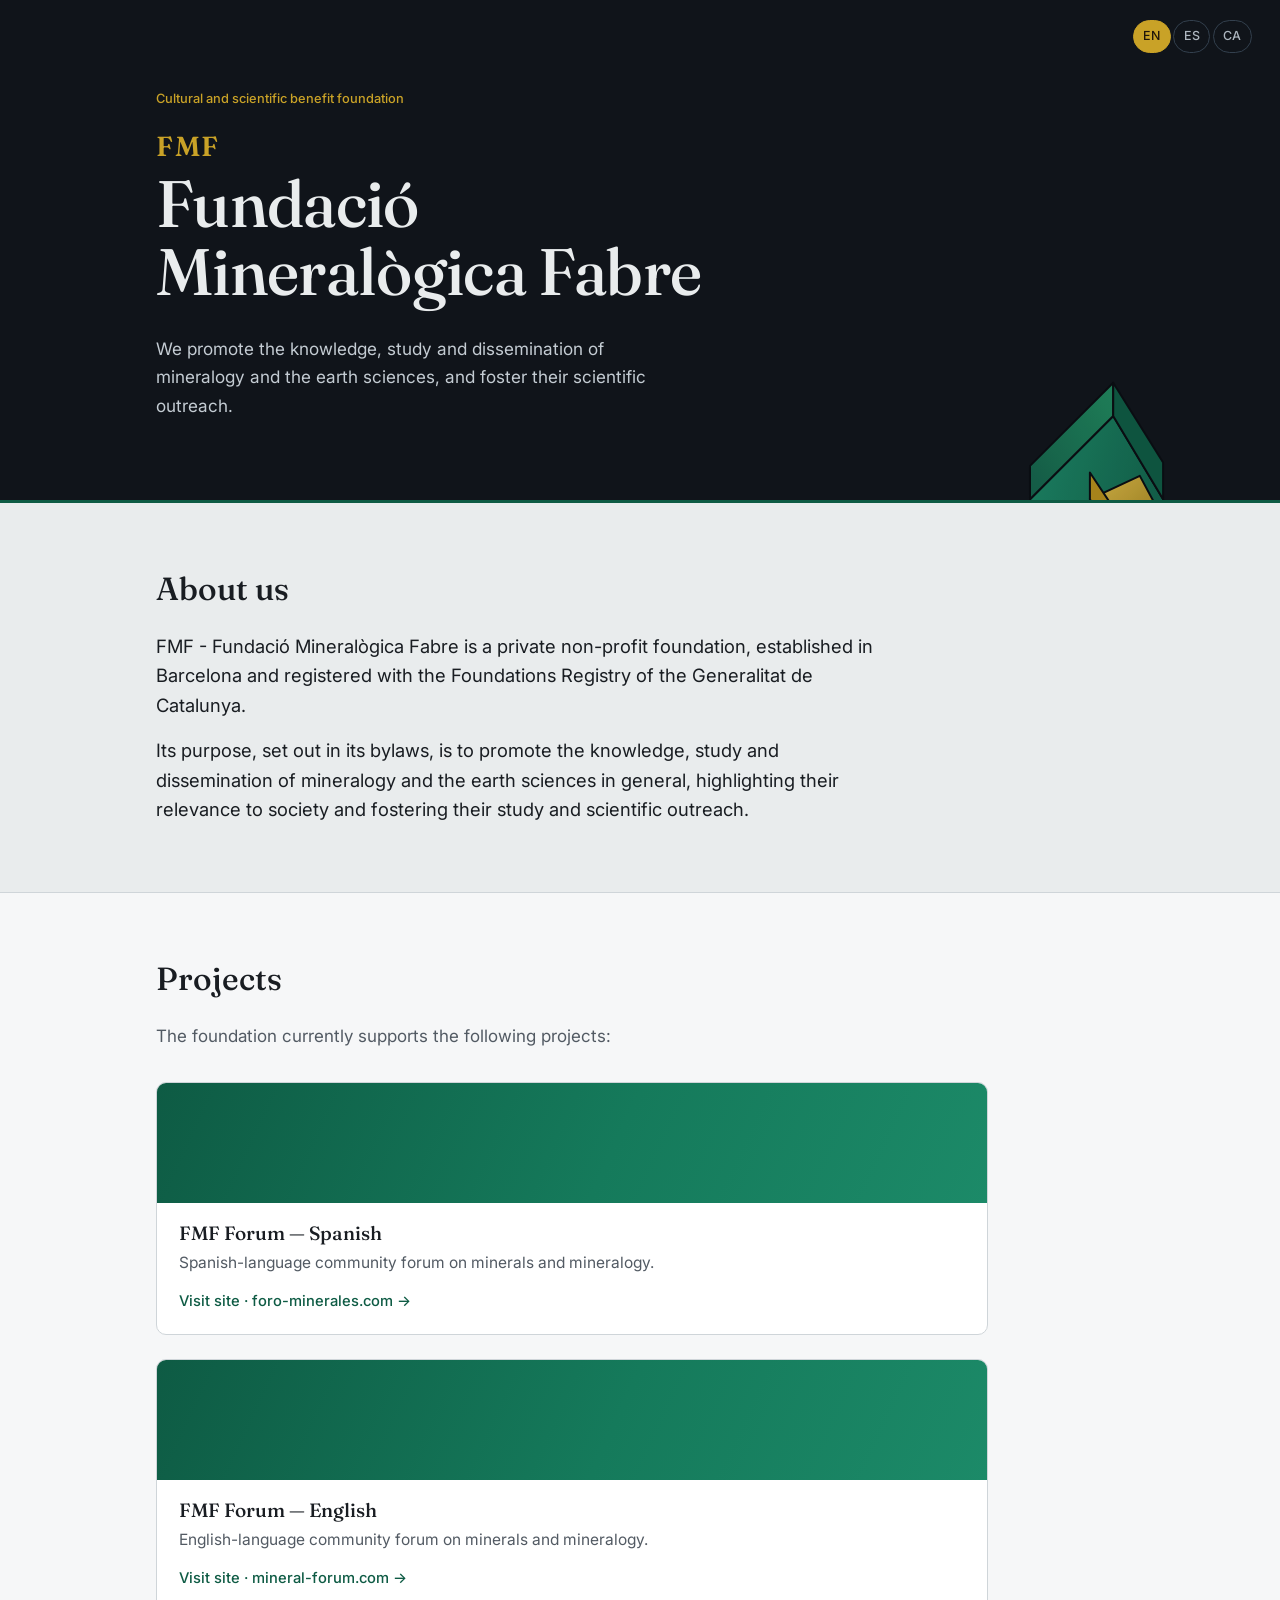
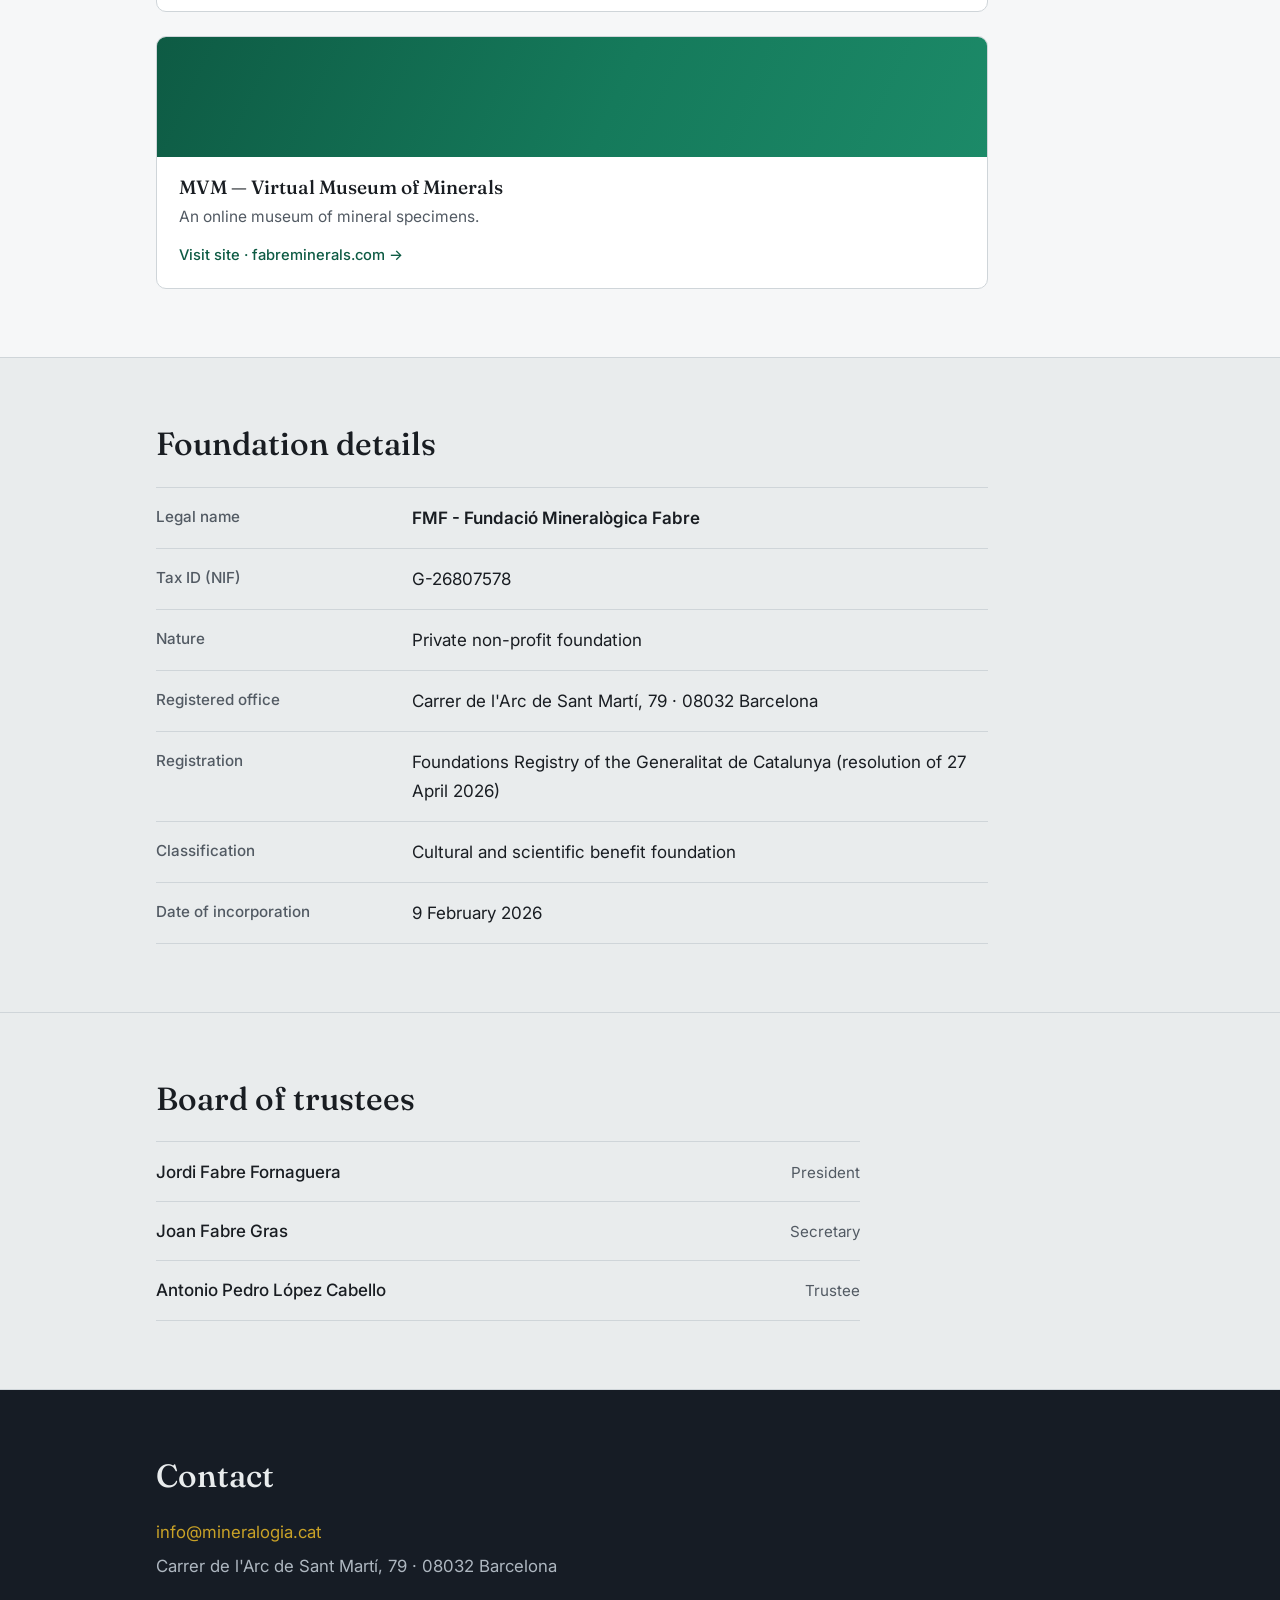
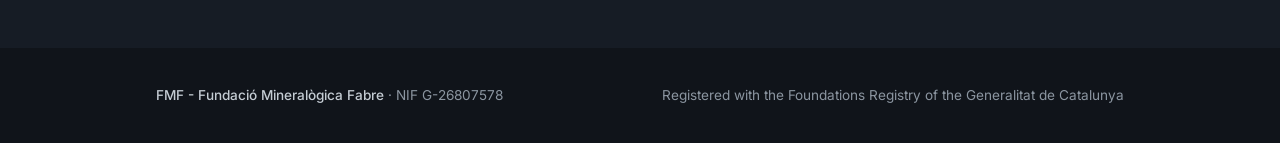
==== index.html @ 1716425d "Fem qie per defecte els textos estiguin en angles i tinguis opcio de traduir, sino el scrapper de go" ====
<!DOCTYPE html>
<html lang="en">
<head>
<meta charset="UTF-8">
<meta name="viewport" content="width=device-width, initial-scale=1.0">
<title>FMF - Fundació Mineralògica Fabre</title>
<meta name="description" content="FMF - Fundació Mineralògica Fabre (NIF G-26807578) is a private non-profit cultural and scientific foundation registered with the Foundations Registry of the Generalitat de Catalunya, dedicated to promoting the knowledge, study and dissemination of mineralogy and the earth sciences.">
<link rel="preconnect" href="https://fonts.googleapis.com">
<link rel="preconnect" href="https://fonts.gstatic.com" crossorigin>
<link href="https://fonts.googleapis.com/css2?family=Fraunces:opsz,wght@9..144,400;9..144,500;9..144,600&family=Inter:wght@400;500;600&display=swap" rel="stylesheet">
<style>
  :root{
    --basalt:#10141a; --basalt-2:#161c25;
    --stone:#e9eced; --ink:#191d22; --ink-soft:#525a63;
    --malachite:#157a5b; --malachite-deep:#0e5b44;
    --pyrite:#c9a227; --line:#cfd5d9; --paper:#f6f7f8;
  }
  *{box-sizing:border-box;margin:0;padding:0}
  html{scroll-behavior:smooth}
  body{background:var(--stone);color:var(--ink);font-family:'Inter',system-ui,sans-serif;font-size:17px;line-height:1.65;-webkit-font-smoothing:antialiased}
  a{color:var(--malachite-deep);text-decoration:none}
  a:hover{text-decoration:underline}
  :focus-visible{outline:2px solid var(--malachite);outline-offset:3px;border-radius:2px}
  .wrap{max-width:64rem;margin:0 auto;padding:0 1.75rem}

  .langbar{position:absolute;top:1.25rem;right:1.75rem;z-index:5;display:flex;gap:.15rem}
  .langbar button{background:transparent;border:1px solid #33404e;color:#aeb7c0;font:inherit;font-size:.78rem;font-weight:500;padding:.32rem .6rem;border-radius:999px;cursor:pointer;transition:color .15s,border-color .15s,background .15s}
  .langbar button:hover{color:var(--stone);border-color:#5a6675}
  .langbar button[aria-pressed="true"]{background:var(--pyrite);border-color:var(--pyrite);color:#20160a}

  header{position:relative;background:var(--basalt);color:var(--stone);overflow:hidden;border-bottom:3px solid var(--malachite-deep)}
  .hero{position:relative;z-index:2;max-width:64rem;margin:0 auto;padding:5.5rem 1.75rem 5rem}
  .kicker{font-size:.8rem;color:var(--pyrite);font-weight:500;margin-bottom:1.4rem}
  .hero h1{font-family:'Fraunces',Georgia,serif;font-weight:500;font-size:clamp(2.3rem,6vw,4.1rem);line-height:1.04;letter-spacing:-0.01em;max-width:15ch}
  .hero h1 .fmf{display:block;color:var(--pyrite);font-size:.42em;letter-spacing:.06em;font-weight:600;margin-bottom:.6rem}
  .hero p.lede{margin-top:1.8rem;max-width:46ch;font-size:1.075rem;color:#c4ccd3}
  .crystals{position:absolute;top:0;right:0;bottom:0;width:52%;z-index:1;opacity:.9;pointer-events:none}
  @media(max-width:820px){.crystals{opacity:.2;width:82%}.hero{padding:4.5rem 1.75rem 3.5rem}}

  section{padding:4.25rem 0}
  section + section{border-top:1px solid var(--line)}
  h2{font-family:'Fraunces',Georgia,serif;font-weight:500;font-size:clamp(1.5rem,3vw,2rem);line-height:1.15;margin-bottom:1.5rem}
  .mission p{max-width:60ch;font-size:1.15rem;line-height:1.6}
  .mission p + p{margin-top:1rem}
  .lead-intro{max-width:60ch;color:var(--ink-soft);margin-bottom:2rem}

  .projects{background:var(--paper)}
  .proj-grid{display:grid;gap:1.5rem;max-width:52rem}
  a.project{display:block;background:#fff;border:1px solid var(--line);border-radius:10px;overflow:hidden;color:inherit;text-decoration:none;transition:box-shadow .18s,transform .18s,border-color .18s}
  a.project:hover{text-decoration:none;box-shadow:0 8px 30px rgba(16,20,26,.1);border-color:#b7c0c7;transform:translateY(-2px)}
  .banner{display:flex;align-items:center;justify-content:center;min-height:120px;background:linear-gradient(115deg,#0e5b44,#157a5b 55%,#1c8a68)}
  .banner img{display:block;width:100%;height:auto}
  .p-body{padding:1.15rem 1.35rem 1.3rem}
  .p-body h3{font-family:'Fraunces',Georgia,serif;font-weight:500;font-size:1.2rem;line-height:1.2}
  .p-body p{color:var(--ink-soft);font-size:.97rem;margin:.35rem 0 .6rem}
  .p-visit{color:var(--malachite-deep);font-weight:500;font-size:.92rem}

  .identity{background:var(--stone)}
  dl.data{display:grid;grid-template-columns:minmax(11rem,16rem) 1fr;max-width:52rem;border-top:1px solid var(--line)}
  dl.data > div{display:contents}
  dl.data dt{grid-column:1;padding:1rem 1.5rem 1rem 0;color:var(--ink-soft);font-weight:500;font-size:.95rem;border-bottom:1px solid var(--line)}
  dl.data dd{grid-column:2;padding:1rem 0;border-bottom:1px solid var(--line)}
  dl.data dd strong{font-weight:600}
  @media(max-width:640px){
    dl.data{grid-template-columns:1fr;border-top:none}
    dl.data dt{padding:1.1rem 0 .2rem;border-bottom:none}
    dl.data dd{padding:0 0 1.1rem}
  }

  .board-list{list-style:none;max-width:44rem;border-top:1px solid var(--line)}
  .board-list li{display:flex;justify-content:space-between;align-items:baseline;gap:1rem;padding:.95rem 0;border-bottom:1px solid var(--line)}
  .board-list .name{font-weight:500}
  .board-list .role{color:var(--ink-soft);font-size:.95rem;text-align:right}

  .contact{background:var(--basalt-2);color:var(--stone)}
  .contact h2{color:var(--stone)}
  .contact a{color:var(--pyrite)}
  .contact .rows{display:grid;gap:.4rem;max-width:44rem;font-size:1.05rem}
  .contact .rows span{color:#aeb7c0}

  footer{background:var(--basalt);color:#8b95a0;font-size:.85rem;padding:2.25rem 0}
  footer .wrap{display:flex;flex-wrap:wrap;gap:.4rem 1.5rem;justify-content:space-between}
  footer strong{color:#c4ccd3;font-weight:500}

  .reveal{opacity:0;transform:translateY(12px);animation:rise .7s cubic-bezier(.2,.6,.2,1) forwards}
  @keyframes rise{to{opacity:1;transform:none}}
  @media(prefers-reduced-motion:reduce){.reveal{animation:none;opacity:1;transform:none}html{scroll-behavior:auto}}
</style>
</head>
<body>

<header>
  <div class="langbar" role="group" aria-label="Language">
    <button type="button" data-lang="en" onclick="setLang('en')" aria-pressed="true">EN</button>
    <button type="button" data-lang="es" onclick="setLang('es')" aria-pressed="false">ES</button>
    <button type="button" data-lang="ca" onclick="setLang('ca')" aria-pressed="false">CA</button>
  </div>

  <svg class="crystals" viewBox="0 0 400 520" preserveAspectRatio="xMaxYMid slice" aria-hidden="true">
    <defs>
      <linearGradient id="g-mal" x1="0" y1="0" x2="1" y2="1"><stop offset="0" stop-color="#1c8a68"/><stop offset="1" stop-color="#0c4a38"/></linearGradient>
      <linearGradient id="g-mal2" x1="0" y1="1" x2="1" y2="0"><stop offset="0" stop-color="#14614a"/><stop offset="1" stop-color="#218a5f"/></linearGradient>
      <linearGradient id="g-pyr" x1="0" y1="0" x2="1" y2="1"><stop offset="0" stop-color="#e0bd4a"/><stop offset="1" stop-color="#9c7d18"/></linearGradient>
    </defs>
    <g stroke="#0a0d12" stroke-width="1.2" stroke-linejoin="round">
      <polygon points="250,520 250,300 300,250 330,300 330,520" fill="url(#g-mal)"/>
      <polygon points="250,300 300,250 300,230 250,280" fill="url(#g-mal2)"/>
      <polygon points="300,250 330,300 330,278 300,230" fill="#0e5b44"/>
      <polygon points="180,520 180,360 214,330 248,362 248,520" fill="url(#g-mal2)"/>
      <polygon points="180,360 214,330 214,312 180,342" fill="#1c8a68"/>
      <polygon points="214,330 248,362 248,344 214,312" fill="#0c4a38"/>
      <polygon points="322,520 322,388 356,360 388,392 388,520" fill="#0e5b44"/>
      <polygon points="322,388 356,360 356,346 322,374" fill="#157a5b"/>
      <polygon points="286,300 316,286 330,312 302,326" fill="url(#g-pyr)"/>
      <polygon points="286,300 302,326 302,308 286,284" fill="#b8901c"/>
      <polygon points="150,430 176,418 188,442 162,454" fill="url(#g-pyr)" opacity=".92"/>
    </g>
  </svg>

  <div class="hero">
    <p class="kicker reveal" data-i18n="kicker">Cultural and scientific benefit foundation</p>
    <h1 class="reveal" style="animation-delay:.05s">
      <span class="fmf">FMF</span>
      Fundació Mineralògica Fabre
    </h1>
    <p class="lede reveal" style="animation-delay:.12s" data-i18n="lede">We promote the knowledge, study and dissemination of mineralogy and the earth sciences, and foster their scientific outreach.</p>
  </div>
</header>

<main>
  <section class="mission">
    <div class="wrap">
      <h2 data-i18n="about_h">About us</h2>
      <p data-i18n="about_p1">FMF - Fundació Mineralògica Fabre is a private non-profit foundation, established in Barcelona and registered with the Foundations Registry of the Generalitat de Catalunya.</p>
      <p data-i18n="about_p2">Its purpose, set out in its bylaws, is to promote the knowledge, study and dissemination of mineralogy and the earth sciences in general, highlighting their relevance to society and fostering their study and scientific outreach.</p>
    </div>
  </section>

  <section class="projects">
    <div class="wrap">
      <h2 data-i18n="projects_h">Projects</h2>
      <p class="lead-intro" data-i18n="projects_intro">The foundation currently supports the following projects:</p>
      <div class="proj-grid">

        <a class="project" href="https://www.foro-minerales.com" target="_blank" rel="noopener">
          <div class="banner"><img src="assets/banner-foro-minerales.jpg" alt="Foro FMF" loading="lazy" onerror="this.style.display='none'"></div>
          <div class="p-body">
            <h3 data-i18n="proj_foro_name">FMF Forum — Spanish</h3>
            <p data-i18n="proj_foro_desc">Spanish-language community forum on minerals and mineralogy.</p>
            <span class="p-visit"><span data-i18n="visit">Visit site</span> · foro-minerales.com →</span>
          </div>
        </a>

        <a class="project" href="https://www.mineral-forum.com" target="_blank" rel="noopener">
          <div class="banner"><img src="assets/banner-mineral-forum.jpg" alt="FMF Forum" loading="lazy" onerror="this.style.display='none'"></div>
          <div class="p-body">
            <h3 data-i18n="proj_eforo_name">FMF Forum — English</h3>
            <p data-i18n="proj_eforo_desc">English-language community forum on minerals and mineralogy.</p>
            <span class="p-visit"><span data-i18n="visit">Visit site</span> · mineral-forum.com →</span>
          </div>
        </a>

        <a class="project" id="mvm-link" href="https://www.fabreminerals.com/MVM-Minerals_Virtual_Museum.php" target="_blank" rel="noopener">
          <div class="banner"><img id="mvm-banner" src="assets/banner-fabreminerals_en.jpg" alt="MVM — Museu Virtual de Minerals" loading="lazy" onerror="this.style.display='none'"></div>
          <div class="p-body">
            <h3 data-i18n="proj_mvm_name">MVM — Virtual Museum of Minerals</h3>
            <p data-i18n="proj_mvm_desc">An online museum of mineral specimens.</p>
            <span class="p-visit"><span data-i18n="visit">Visit site</span> · fabreminerals.com →</span>
          </div>
        </a>

      </div>
    </div>
  </section>

  <section class="identity">
    <div class="wrap">
      <h2 data-i18n="details_h">Foundation details</h2>
      <dl class="data">
        <div><dt data-i18n="l_name">Legal name</dt><dd><strong>FMF - Fundació Mineralògica Fabre</strong></dd></div>
        <div><dt data-i18n="l_nif">Tax ID (NIF)</dt><dd>G-26807578</dd></div>
        <div><dt data-i18n="l_nature">Nature</dt><dd data-i18n="v_nature">Private non-profit foundation</dd></div>
        <div><dt data-i18n="l_office">Registered office</dt><dd>Carrer de l'Arc de Sant Martí, 79 · 08032 Barcelona</dd></div>
        <div><dt data-i18n="l_reg">Registration</dt><dd data-i18n="v_reg">Foundations Registry of the Generalitat de Catalunya (resolution of 27 April 2026)</dd></div>
        <div><dt data-i18n="l_class">Classification</dt><dd data-i18n="v_class">Cultural and scientific benefit foundation</dd></div>
        <div><dt data-i18n="l_inc">Date of incorporation</dt><dd data-i18n="v_inc">9 February 2026</dd></div>
      </dl>
    </div>
  </section>

  <section>
    <div class="wrap">
      <h2 data-i18n="board_h">Board of trustees</h2>
      <ul class="board-list">
        <li><span class="name">Jordi Fabre Fornaguera</span><span class="role" data-i18n="role_pres">President</span></li>
        <li><span class="name">Joan Fabre Gras</span><span class="role" data-i18n="role_sec">Secretary</span></li>
        <li><span class="name">Antonio Pedro López Cabello</span><span class="role" data-i18n="role_voc">Trustee</span></li>
      </ul>
    </div>
  </section>

  <section class="contact" id="contacte">
    <div class="wrap">
      <h2 data-i18n="contact_h">Contact</h2>
      <div class="rows">
        <div><a href="mailto:info@mineralogia.cat">info@mineralogia.cat</a></div>
        <div><span>Carrer de l'Arc de Sant Martí, 79 · 08032 Barcelona</span></div>
      </div>
    </div>
  </section>
</main>

<footer>
  <div class="wrap">
    <span><strong>FMF - Fundació Mineralògica Fabre</strong> · NIF G-26807578</span>
    <span data-i18n="footer_reg">Registered with the Foundations Registry of the Generalitat de Catalunya</span>
  </div>
</footer>

<script>
const i18n = {
  en:{
    kicker:"Cultural and scientific benefit foundation",
    lede:"We promote the knowledge, study and dissemination of mineralogy and the earth sciences, and foster their scientific outreach.",
    about_h:"About us",
    about_p1:"FMF - Fundació Mineralògica Fabre is a private non-profit foundation, established in Barcelona and registered with the Foundations Registry of the Generalitat de Catalunya.",
    about_p2:"Its purpose, set out in its bylaws, is to promote the knowledge, study and dissemination of mineralogy and the earth sciences in general, highlighting their relevance to society and fostering their study and scientific outreach.",
    projects_h:"Projects",
    projects_intro:"The foundation currently supports the following projects:",
    proj_foro_name:"FMF Forum — Spanish",
    proj_foro_desc:"Spanish-language community forum on minerals and mineralogy.",
    proj_eforo_name:"FMF Forum — English",
    proj_eforo_desc:"English-language community forum on minerals and mineralogy.",
    proj_mvm_name:"MVM — Virtual Museum of Minerals",
    proj_mvm_desc:"An online museum of mineral specimens.",
    visit:"Visit site",
    details_h:"Foundation details",
    l_name:"Legal name", l_nif:"Tax ID (NIF)", l_nature:"Nature", l_office:"Registered office",
    l_reg:"Registration", l_class:"Classification", l_inc:"Date of incorporation",
    v_nature:"Private non-profit foundation",
    v_reg:"Foundations Registry of the Generalitat de Catalunya (resolution of 27 April 2026)",
    v_class:"Cultural and scientific benefit foundation",
    v_inc:"9 February 2026",
    board_h:"Board of trustees",
    role_pres:"President", role_sec:"Secretary", role_voc:"Trustee",
    contact_h:"Contact",
    footer_reg:"Registered with the Foundations Registry of the Generalitat de Catalunya"
  },
  es:{
    kicker:"Fundación benéfica de tipo cultural y con fines científicos",
    lede:"Promovemos el conocimiento, el estudio y la difusión de la mineralogía y las ciencias de la tierra, y fomentamos su divulgación científica.",
    about_h:"Quiénes somos",
    about_p1:"FMF - Fundació Mineralògica Fabre es una fundación privada sin ánimo de lucro, constituida en Barcelona e inscrita en el Registro de fundaciones de la Generalitat de Catalunya.",
    about_p2:"Su objeto, recogido en los estatutos, es promover el conocimiento, el estudio y la difusión de la mineralogía y las ciencias de la tierra en general, valorando su relevancia para la sociedad y fomentando su estudio y divulgación científica.",
    projects_h:"Proyectos",
    projects_intro:"La fundación promueve actualmente los siguientes proyectos:",
    proj_foro_name:"Foro FMF — Español",
    proj_foro_desc:"Foro comunitario en español sobre minerales y mineralogía.",
    proj_eforo_name:"Foro FMF — Inglés",
    proj_eforo_desc:"Foro comunitario en inglés sobre minerales y mineralogía.",
    proj_mvm_name:"MVM — Museo Virtual de Minerales",
    proj_mvm_desc:"Museo en línea de ejemplares de minerales.",
    visit:"Visitar sitio",
    details_h:"Datos de la fundación",
    l_name:"Denominación", l_nif:"NIF", l_nature:"Naturaleza", l_office:"Domicilio",
    l_reg:"Inscripción", l_class:"Clasificación", l_inc:"Fecha de constitución",
    v_nature:"Fundación privada sin ánimo de lucro",
    v_reg:"Registro de fundaciones de la Generalitat de Catalunya (resolución de 27 de abril de 2026)",
    v_class:"Fundación benéfica de tipo cultural y con fines científicos",
    v_inc:"9 de febrero de 2026",
    board_h:"Patronato",
    role_pres:"Presidente", role_sec:"Secretario", role_voc:"Vocal",
    contact_h:"Contacto",
    footer_reg:"Inscrita en el Registro de fundaciones de la Generalitat de Catalunya"
  },
  ca:{
    kicker:"Fundació benèfica de tipus cultural i amb fins científics",
    lede:"Promovem el coneixement, l'estudi i la difusió de la mineralogia i de les ciències de la terra, i en fomentem la divulgació científica.",
    about_h:"Qui som",
    about_p1:"La FMF - Fundació Mineralògica Fabre és una fundació privada sense ànim de lucre, constituïda a Barcelona i inscrita al Registre de fundacions de la Generalitat de Catalunya.",
    about_p2:"El seu objecte, recollit als estatuts, és promoure el coneixement, l'estudi i la difusió de la mineralogia i de les ciències de la terra en general, valorant-ne la rellevància per a la societat i fomentant-ne l'estudi i la divulgació científica.",
    projects_h:"Projectes",
    projects_intro:"La fundació promou actualment els projectes següents:",
    proj_foro_name:"Fòrum FMF — Espanyol",
    proj_foro_desc:"Fòrum comunitari en espanyol sobre minerals i mineralogia.",
    proj_eforo_name:"Fòrum FMF — Anglès",
    proj_eforo_desc:"Fòrum comunitari en anglès sobre minerals i mineralogia.",
    proj_mvm_name:"MVM — Museu Virtual de Minerals",
    proj_mvm_desc:"Museu en línia d'exemplars de minerals.",
    visit:"Visita el web",
    details_h:"Dades de la fundació",
    l_name:"Denominació", l_nif:"NIF", l_nature:"Naturalesa", l_office:"Domicili",
    l_reg:"Inscripció", l_class:"Classificació", l_inc:"Data de constitució",
    v_nature:"Fundació privada sense ànim de lucre",
    v_reg:"Registre de fundacions de la Generalitat de Catalunya (resolució de 27 d'abril de 2026)",
    v_class:"Fundació benèfica de tipus cultural i amb fins científics",
    v_inc:"9 de febrer de 2026",
    board_h:"Patronat",
    role_pres:"President", role_sec:"Secretari", role_voc:"Vocal",
    contact_h:"Contacte",
    footer_reg:"Inscrita al Registre de fundacions de la Generalitat de Catalunya"
  }
};

function setLang(lang){
  const d = i18n[lang] || i18n.en;
  document.documentElement.lang = lang;
  document.querySelectorAll('[data-i18n]').forEach(el=>{
    const k = el.getAttribute('data-i18n');
    if(k in d) el.textContent = d[k];
  });
  const mvm = document.getElementById('mvm-banner');
  if(mvm){
    const suffix = (lang === 'es' || lang === 'ca') ? 'es' : 'en';
    mvm.src = 'assets/banner-fabreminerals_' + suffix + '.jpg';
    mvm.style.display = '';
  }
  const mvmLink = document.getElementById('mvm-link');
  if(mvmLink){
    const links = {
      en:'https://www.fabreminerals.com/MVM-Minerals_Virtual_Museum.php',
      es:'https://www.fabreminerals.com/',
      ca:'https://www.fabreminerals.com/'
    };
    mvmLink.href = links[lang] || links.en;
  }
  document.querySelectorAll('.langbar button').forEach(b=>{
    b.setAttribute('aria-pressed', b.dataset.lang === lang ? 'true' : 'false');
  });
}

(function(){
  const supported = ['en','es','ca'];
  let l = (navigator.language || 'en').slice(0,2).toLowerCase();
  if(supported.includes(l) && l !== 'en') setLang(l);
})();
</script>
</body>
</html>
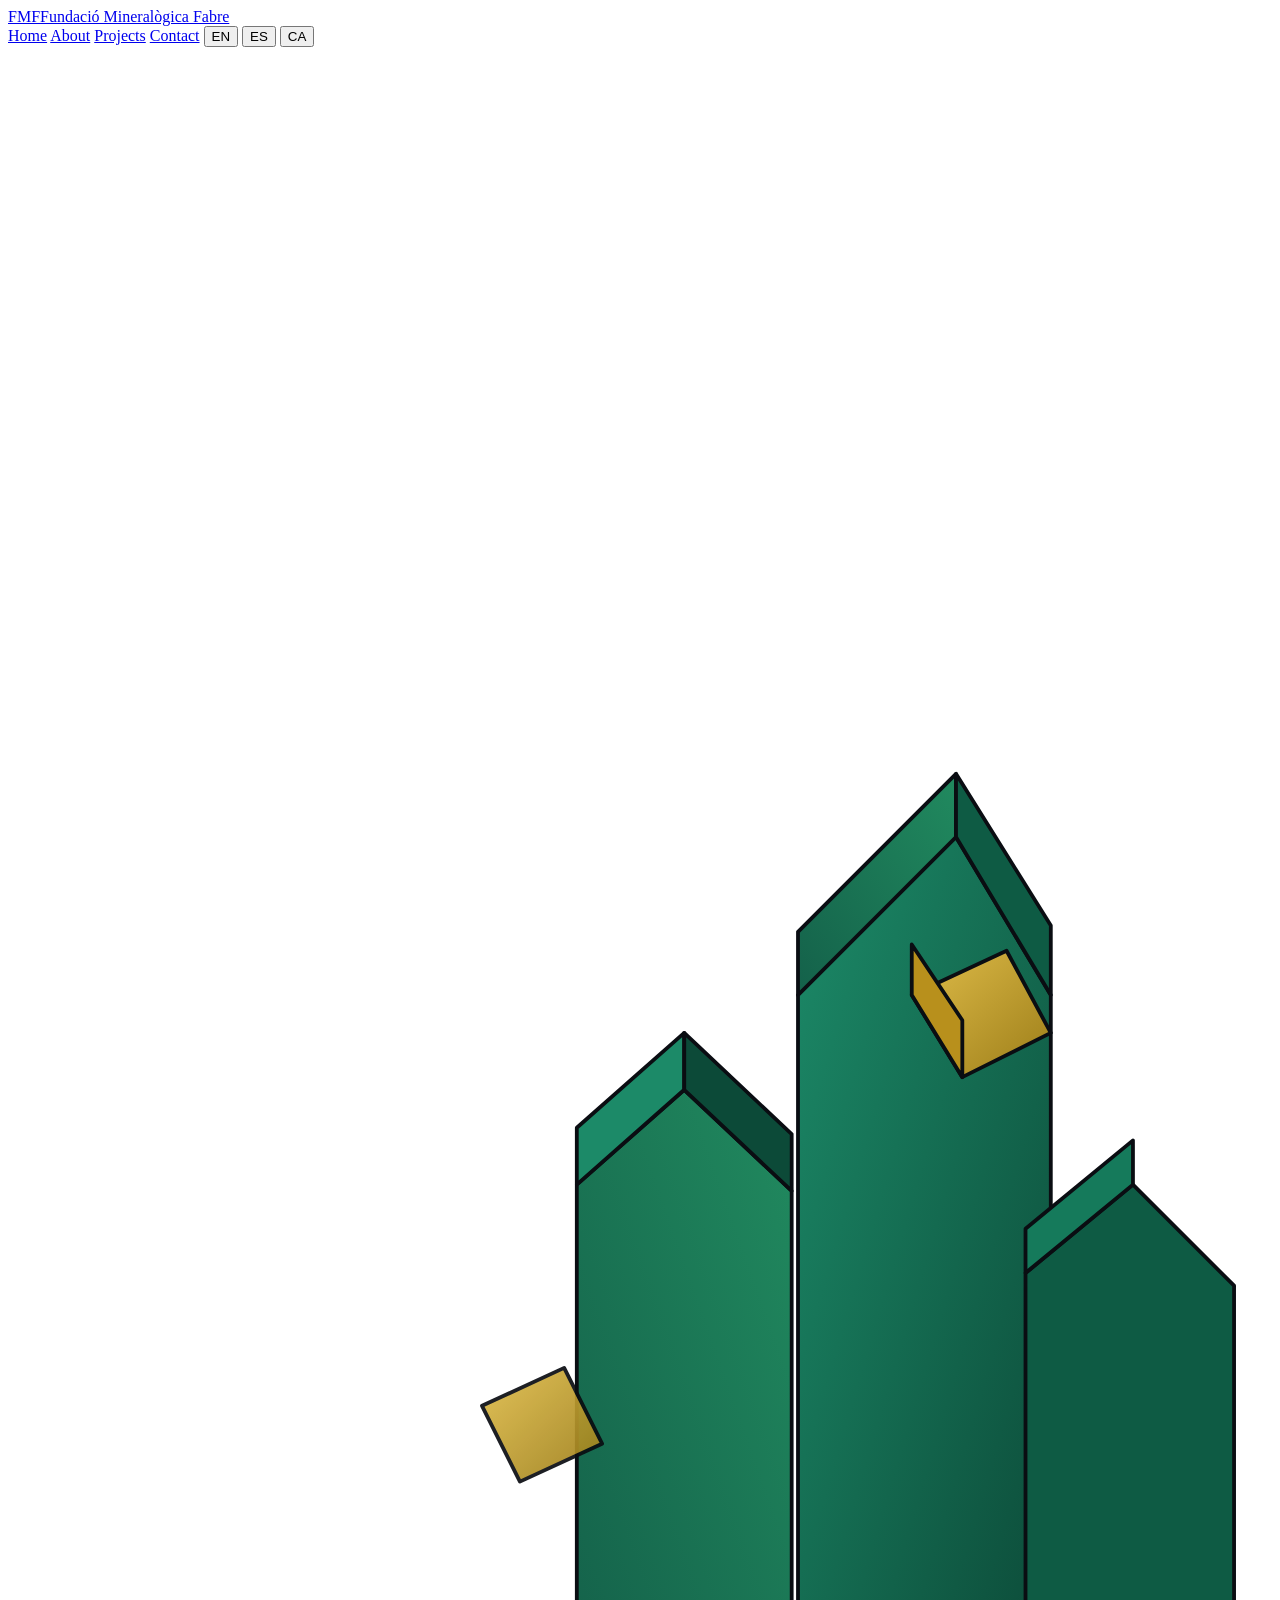
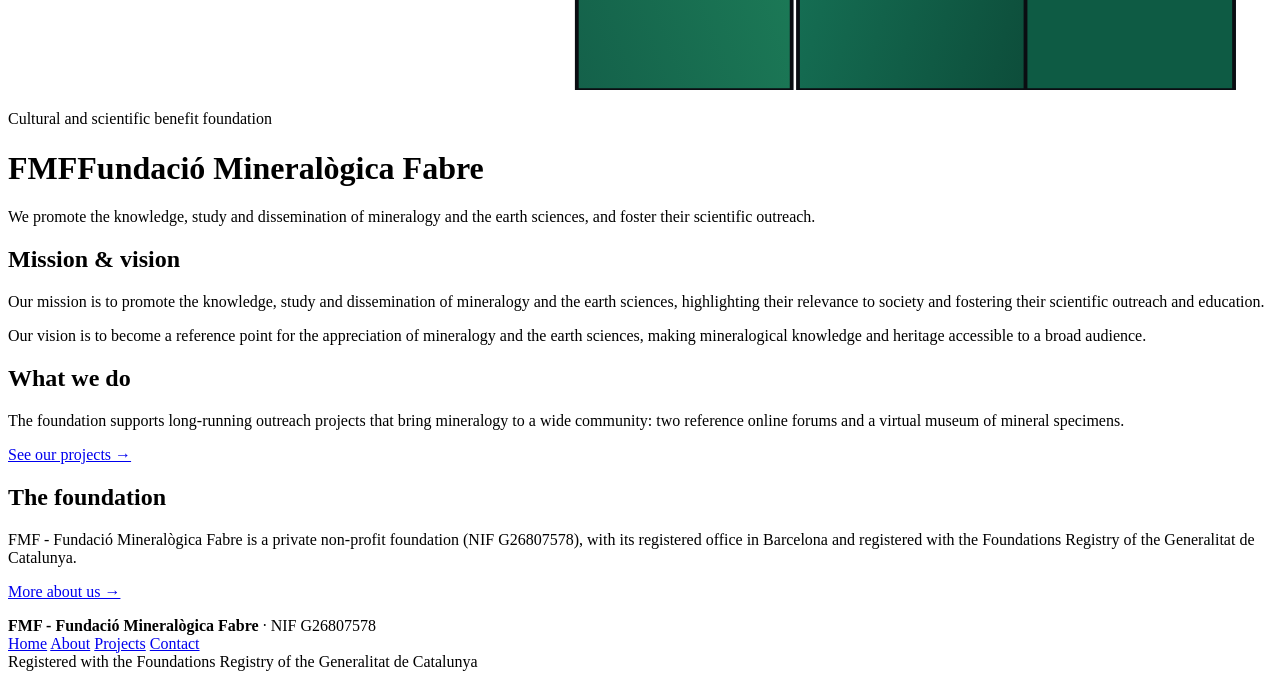
==== commit 988bf61d: "Correccio pagina fundacio a multipagina" ====
--- a/index.html
+++ b/index.html
@@ -4,98 +4,32 @@
 <meta charset="UTF-8">
 <meta name="viewport" content="width=device-width, initial-scale=1.0">
 <title>FMF - Fundació Mineralògica Fabre</title>
-<meta name="description" content="FMF - Fundació Mineralògica Fabre (NIF G-26807578) is a private non-profit cultural and scientific foundation registered with the Foundations Registry of the Generalitat de Catalunya, dedicated to promoting the knowledge, study and dissemination of mineralogy and the earth sciences.">
+<meta name="description" content="FMF - Fundació Mineralògica Fabre (NIF G26807578) is a private non-profit cultural and scientific foundation registered with the Foundations Registry of the Generalitat de Catalunya, dedicated to promoting the knowledge, study and dissemination of mineralogy and the earth sciences.">
 <link rel="preconnect" href="https://fonts.googleapis.com">
 <link rel="preconnect" href="https://fonts.gstatic.com" crossorigin>
 <link href="https://fonts.googleapis.com/css2?family=Fraunces:opsz,wght@9..144,400;9..144,500;9..144,600&family=Inter:wght@400;500;600&display=swap" rel="stylesheet">
-<style>
-  :root{
-    --basalt:#10141a; --basalt-2:#161c25;
-    --stone:#e9eced; --ink:#191d22; --ink-soft:#525a63;
-    --malachite:#157a5b; --malachite-deep:#0e5b44;
-    --pyrite:#c9a227; --line:#cfd5d9; --paper:#f6f7f8;
-  }
-  *{box-sizing:border-box;margin:0;padding:0}
-  html{scroll-behavior:smooth}
-  body{background:var(--stone);color:var(--ink);font-family:'Inter',system-ui,sans-serif;font-size:17px;line-height:1.65;-webkit-font-smoothing:antialiased}
-  a{color:var(--malachite-deep);text-decoration:none}
-  a:hover{text-decoration:underline}
-  :focus-visible{outline:2px solid var(--malachite);outline-offset:3px;border-radius:2px}
-  .wrap{max-width:64rem;margin:0 auto;padding:0 1.75rem}
-
-  .langbar{position:absolute;top:1.25rem;right:1.75rem;z-index:5;display:flex;gap:.15rem}
-  .langbar button{background:transparent;border:1px solid #33404e;color:#aeb7c0;font:inherit;font-size:.78rem;font-weight:500;padding:.32rem .6rem;border-radius:999px;cursor:pointer;transition:color .15s,border-color .15s,background .15s}
-  .langbar button:hover{color:var(--stone);border-color:#5a6675}
-  .langbar button[aria-pressed="true"]{background:var(--pyrite);border-color:var(--pyrite);color:#20160a}
-
-  header{position:relative;background:var(--basalt);color:var(--stone);overflow:hidden;border-bottom:3px solid var(--malachite-deep)}
-  .hero{position:relative;z-index:2;max-width:64rem;margin:0 auto;padding:5.5rem 1.75rem 5rem}
-  .kicker{font-size:.8rem;color:var(--pyrite);font-weight:500;margin-bottom:1.4rem}
-  .hero h1{font-family:'Fraunces',Georgia,serif;font-weight:500;font-size:clamp(2.3rem,6vw,4.1rem);line-height:1.04;letter-spacing:-0.01em;max-width:15ch}
-  .hero h1 .fmf{display:block;color:var(--pyrite);font-size:.42em;letter-spacing:.06em;font-weight:600;margin-bottom:.6rem}
-  .hero p.lede{margin-top:1.8rem;max-width:46ch;font-size:1.075rem;color:#c4ccd3}
-  .crystals{position:absolute;top:0;right:0;bottom:0;width:52%;z-index:1;opacity:.9;pointer-events:none}
-  @media(max-width:820px){.crystals{opacity:.2;width:82%}.hero{padding:4.5rem 1.75rem 3.5rem}}
-
-  section{padding:4.25rem 0}
-  section + section{border-top:1px solid var(--line)}
-  h2{font-family:'Fraunces',Georgia,serif;font-weight:500;font-size:clamp(1.5rem,3vw,2rem);line-height:1.15;margin-bottom:1.5rem}
-  .mission p{max-width:60ch;font-size:1.15rem;line-height:1.6}
-  .mission p + p{margin-top:1rem}
-  .lead-intro{max-width:60ch;color:var(--ink-soft);margin-bottom:2rem}
-
-  .projects{background:var(--paper)}
-  .proj-grid{display:grid;gap:1.5rem;max-width:52rem}
-  a.project{display:block;background:#fff;border:1px solid var(--line);border-radius:10px;overflow:hidden;color:inherit;text-decoration:none;transition:box-shadow .18s,transform .18s,border-color .18s}
-  a.project:hover{text-decoration:none;box-shadow:0 8px 30px rgba(16,20,26,.1);border-color:#b7c0c7;transform:translateY(-2px)}
-  .banner{display:flex;align-items:center;justify-content:center;min-height:120px;background:linear-gradient(115deg,#0e5b44,#157a5b 55%,#1c8a68)}
-  .banner img{display:block;width:100%;height:auto}
-  .p-body{padding:1.15rem 1.35rem 1.3rem}
-  .p-body h3{font-family:'Fraunces',Georgia,serif;font-weight:500;font-size:1.2rem;line-height:1.2}
-  .p-body p{color:var(--ink-soft);font-size:.97rem;margin:.35rem 0 .6rem}
-  .p-visit{color:var(--malachite-deep);font-weight:500;font-size:.92rem}
-
-  .identity{background:var(--stone)}
-  dl.data{display:grid;grid-template-columns:minmax(11rem,16rem) 1fr;max-width:52rem;border-top:1px solid var(--line)}
-  dl.data > div{display:contents}
-  dl.data dt{grid-column:1;padding:1rem 1.5rem 1rem 0;color:var(--ink-soft);font-weight:500;font-size:.95rem;border-bottom:1px solid var(--line)}
-  dl.data dd{grid-column:2;padding:1rem 0;border-bottom:1px solid var(--line)}
-  dl.data dd strong{font-weight:600}
-  @media(max-width:640px){
-    dl.data{grid-template-columns:1fr;border-top:none}
-    dl.data dt{padding:1.1rem 0 .2rem;border-bottom:none}
-    dl.data dd{padding:0 0 1.1rem}
-  }
-
-  .board-list{list-style:none;max-width:44rem;border-top:1px solid var(--line)}
-  .board-list li{display:flex;justify-content:space-between;align-items:baseline;gap:1rem;padding:.95rem 0;border-bottom:1px solid var(--line)}
-  .board-list .name{font-weight:500}
-  .board-list .role{color:var(--ink-soft);font-size:.95rem;text-align:right}
-
-  .contact{background:var(--basalt-2);color:var(--stone)}
-  .contact h2{color:var(--stone)}
-  .contact a{color:var(--pyrite)}
-  .contact .rows{display:grid;gap:.4rem;max-width:44rem;font-size:1.05rem}
-  .contact .rows span{color:#aeb7c0}
-
-  footer{background:var(--basalt);color:#8b95a0;font-size:.85rem;padding:2.25rem 0}
-  footer .wrap{display:flex;flex-wrap:wrap;gap:.4rem 1.5rem;justify-content:space-between}
-  footer strong{color:#c4ccd3;font-weight:500}
-
-  .reveal{opacity:0;transform:translateY(12px);animation:rise .7s cubic-bezier(.2,.6,.2,1) forwards}
-  @keyframes rise{to{opacity:1;transform:none}}
-  @media(prefers-reduced-motion:reduce){.reveal{animation:none;opacity:1;transform:none}html{scroll-behavior:auto}}
-</style>
+<link rel="stylesheet" href="styles.css">
 </head>
 <body>
 
-<header>
-  <div class="langbar" role="group" aria-label="Language">
-    <button type="button" data-lang="en" onclick="setLang('en')" aria-pressed="true">EN</button>
-    <button type="button" data-lang="es" onclick="setLang('es')" aria-pressed="false">ES</button>
-    <button type="button" data-lang="ca" onclick="setLang('ca')" aria-pressed="false">CA</button>
+<div class="topbar">
+  <div class="wrap">
+    <a class="brand" href="index.html"><span class="mark">FMF</span><span>Fundació Mineralògica Fabre</span></a>
+    <nav class="main">
+      <a href="index.html" aria-current="page" data-i18n="nav_home">Home</a>
+      <a href="about.html" data-i18n="nav_about">About</a>
+      <a href="projects.html" data-i18n="nav_projects">Projects</a>
+      <a href="contact.html" data-i18n="nav_contact">Contact</a>
+      <span class="langbar" role="group" aria-label="Language">
+        <button type="button" data-lang="en" onclick="setLang('en')" aria-pressed="true">EN</button>
+        <button type="button" data-lang="es" onclick="setLang('es')" aria-pressed="false">ES</button>
+        <button type="button" data-lang="ca" onclick="setLang('ca')" aria-pressed="false">CA</button>
+      </span>
+    </nav>
   </div>
+</div>
 
+<header class="hero">
   <svg class="crystals" viewBox="0 0 400 520" preserveAspectRatio="xMaxYMid slice" aria-hidden="true">
     <defs>
       <linearGradient id="g-mal" x1="0" y1="0" x2="1" y2="1"><stop offset="0" stop-color="#1c8a68"/><stop offset="1" stop-color="#0c4a38"/></linearGradient>
@@ -116,224 +50,54 @@
       <polygon points="150,430 176,418 188,442 162,454" fill="url(#g-pyr)" opacity=".92"/>
     </g>
   </svg>
-
-  <div class="hero">
+  <div class="hero-inner">
     <p class="kicker reveal" data-i18n="kicker">Cultural and scientific benefit foundation</p>
-    <h1 class="reveal" style="animation-delay:.05s">
-      <span class="fmf">FMF</span>
-      Fundació Mineralògica Fabre
-    </h1>
+    <h1 class="reveal" style="animation-delay:.05s"><span class="mark">FMF</span>Fundació Mineralògica Fabre</h1>
     <p class="lede reveal" style="animation-delay:.12s" data-i18n="lede">We promote the knowledge, study and dissemination of mineralogy and the earth sciences, and foster their scientific outreach.</p>
   </div>
 </header>
 
 <main>
-  <section class="mission">
+  <section>
     <div class="wrap">
-      <h2 data-i18n="about_h">About us</h2>
-      <p data-i18n="about_p1">FMF - Fundació Mineralògica Fabre is a private non-profit foundation, established in Barcelona and registered with the Foundations Registry of the Generalitat de Catalunya.</p>
-      <p data-i18n="about_p2">Its purpose, set out in its bylaws, is to promote the knowledge, study and dissemination of mineralogy and the earth sciences in general, highlighting their relevance to society and fostering their study and scientific outreach.</p>
-    </div>
-  </section>
-
-  <section class="projects">
-    <div class="wrap">
-      <h2 data-i18n="projects_h">Projects</h2>
-      <p class="lead-intro" data-i18n="projects_intro">The foundation currently supports the following projects:</p>
-      <div class="proj-grid">
-
-        <a class="project" href="https://www.foro-minerales.com" target="_blank" rel="noopener">
-          <div class="banner"><img src="assets/banner-foro-minerales.jpg" alt="Foro FMF" loading="lazy" onerror="this.style.display='none'"></div>
-          <div class="p-body">
-            <h3 data-i18n="proj_foro_name">FMF Forum — Spanish</h3>
-            <p data-i18n="proj_foro_desc">Spanish-language community forum on minerals and mineralogy.</p>
-            <span class="p-visit"><span data-i18n="visit">Visit site</span> · foro-minerales.com →</span>
-          </div>
-        </a>
-
-        <a class="project" href="https://www.mineral-forum.com" target="_blank" rel="noopener">
-          <div class="banner"><img src="assets/banner-mineral-forum.jpg" alt="FMF Forum" loading="lazy" onerror="this.style.display='none'"></div>
-          <div class="p-body">
-            <h3 data-i18n="proj_eforo_name">FMF Forum — English</h3>
-            <p data-i18n="proj_eforo_desc">English-language community forum on minerals and mineralogy.</p>
-            <span class="p-visit"><span data-i18n="visit">Visit site</span> · mineral-forum.com →</span>
-          </div>
-        </a>
-
-        <a class="project" id="mvm-link" href="https://www.fabreminerals.com/MVM-Minerals_Virtual_Museum.php" target="_blank" rel="noopener">
-          <div class="banner"><img id="mvm-banner" src="assets/banner-fabreminerals_en.jpg" alt="MVM — Museu Virtual de Minerals" loading="lazy" onerror="this.style.display='none'"></div>
-          <div class="p-body">
-            <h3 data-i18n="proj_mvm_name">MVM — Virtual Museum of Minerals</h3>
-            <p data-i18n="proj_mvm_desc">An online museum of mineral specimens.</p>
-            <span class="p-visit"><span data-i18n="visit">Visit site</span> · fabreminerals.com →</span>
-          </div>
-        </a>
-
+      <h2 data-i18n="home_mv_h">Mission &amp; vision</h2>
+      <div class="two-col">
+        <div class="prose"><p data-i18n="home_mission">Our mission is to promote the knowledge, study and dissemination of mineralogy and the earth sciences, highlighting their relevance to society and fostering their scientific outreach and education.</p></div>
+        <div class="prose"><p data-i18n="home_vision">Our vision is to become a reference point for the appreciation of mineralogy and the earth sciences, making mineralogical knowledge and heritage accessible to a broad audience.</p></div>
       </div>
     </div>
   </section>
 
-  <section class="identity">
+  <section class="alt">
     <div class="wrap">
-      <h2 data-i18n="details_h">Foundation details</h2>
-      <dl class="data">
-        <div><dt data-i18n="l_name">Legal name</dt><dd><strong>FMF - Fundació Mineralògica Fabre</strong></dd></div>
-        <div><dt data-i18n="l_nif">Tax ID (NIF)</dt><dd>G-26807578</dd></div>
-        <div><dt data-i18n="l_nature">Nature</dt><dd data-i18n="v_nature">Private non-profit foundation</dd></div>
-        <div><dt data-i18n="l_office">Registered office</dt><dd>Carrer de l'Arc de Sant Martí, 79 · 08032 Barcelona</dd></div>
-        <div><dt data-i18n="l_reg">Registration</dt><dd data-i18n="v_reg">Foundations Registry of the Generalitat de Catalunya (resolution of 27 April 2026)</dd></div>
-        <div><dt data-i18n="l_class">Classification</dt><dd data-i18n="v_class">Cultural and scientific benefit foundation</dd></div>
-        <div><dt data-i18n="l_inc">Date of incorporation</dt><dd data-i18n="v_inc">9 February 2026</dd></div>
-      </dl>
+      <h2 data-i18n="home_what_h">What we do</h2>
+      <div class="prose"><p data-i18n="home_what_p">The foundation supports long-running outreach projects that bring mineralogy to a wide community: two reference online forums and a virtual museum of mineral specimens.</p></div>
+      <p style="margin-top:1rem"><a href="projects.html" data-i18n="home_see_projects">See our projects →</a></p>
     </div>
   </section>
 
   <section>
     <div class="wrap">
-      <h2 data-i18n="board_h">Board of trustees</h2>
-      <ul class="board-list">
-        <li><span class="name">Jordi Fabre Fornaguera</span><span class="role" data-i18n="role_pres">President</span></li>
-        <li><span class="name">Joan Fabre Gras</span><span class="role" data-i18n="role_sec">Secretary</span></li>
-        <li><span class="name">Antonio Pedro López Cabello</span><span class="role" data-i18n="role_voc">Trustee</span></li>
-      </ul>
-    </div>
-  </section>
-
-  <section class="contact" id="contacte">
-    <div class="wrap">
-      <h2 data-i18n="contact_h">Contact</h2>
-      <div class="rows">
-        <div><a href="mailto:info@mineralogia.cat">info@mineralogia.cat</a></div>
-        <div><span>Carrer de l'Arc de Sant Martí, 79 · 08032 Barcelona</span></div>
-      </div>
+      <h2 data-i18n="home_ident_h">The foundation</h2>
+      <div class="prose"><p data-i18n="home_ident_p">FMF - Fundació Mineralògica Fabre is a private non-profit foundation (NIF G26807578), with its registered office in Barcelona and registered with the Foundations Registry of the Generalitat de Catalunya.</p></div>
+      <p style="margin-top:1rem"><a href="about.html" data-i18n="home_more_about">More about us →</a></p>
     </div>
   </section>
 </main>
 
 <footer>
   <div class="wrap">
-    <span><strong>FMF - Fundació Mineralògica Fabre</strong> · NIF G-26807578</span>
+    <span><strong>FMF - Fundació Mineralògica Fabre</strong> · NIF G26807578</span>
+    <nav>
+      <a href="index.html" data-i18n="nav_home">Home</a>
+      <a href="about.html" data-i18n="nav_about">About</a>
+      <a href="projects.html" data-i18n="nav_projects">Projects</a>
+      <a href="contact.html" data-i18n="nav_contact">Contact</a>
+    </nav>
     <span data-i18n="footer_reg">Registered with the Foundations Registry of the Generalitat de Catalunya</span>
   </div>
 </footer>
 
-<script>
-const i18n = {
-  en:{
-    kicker:"Cultural and scientific benefit foundation",
-    lede:"We promote the knowledge, study and dissemination of mineralogy and the earth sciences, and foster their scientific outreach.",
-    about_h:"About us",
-    about_p1:"FMF - Fundació Mineralògica Fabre is a private non-profit foundation, established in Barcelona and registered with the Foundations Registry of the Generalitat de Catalunya.",
-    about_p2:"Its purpose, set out in its bylaws, is to promote the knowledge, study and dissemination of mineralogy and the earth sciences in general, highlighting their relevance to society and fostering their study and scientific outreach.",
-    projects_h:"Projects",
-    projects_intro:"The foundation currently supports the following projects:",
-    proj_foro_name:"FMF Forum — Spanish",
-    proj_foro_desc:"Spanish-language community forum on minerals and mineralogy.",
-    proj_eforo_name:"FMF Forum — English",
-    proj_eforo_desc:"English-language community forum on minerals and mineralogy.",
-    proj_mvm_name:"MVM — Virtual Museum of Minerals",
-    proj_mvm_desc:"An online museum of mineral specimens.",
-    visit:"Visit site",
-    details_h:"Foundation details",
-    l_name:"Legal name", l_nif:"Tax ID (NIF)", l_nature:"Nature", l_office:"Registered office",
-    l_reg:"Registration", l_class:"Classification", l_inc:"Date of incorporation",
-    v_nature:"Private non-profit foundation",
-    v_reg:"Foundations Registry of the Generalitat de Catalunya (resolution of 27 April 2026)",
-    v_class:"Cultural and scientific benefit foundation",
-    v_inc:"9 February 2026",
-    board_h:"Board of trustees",
-    role_pres:"President", role_sec:"Secretary", role_voc:"Trustee",
-    contact_h:"Contact",
-    footer_reg:"Registered with the Foundations Registry of the Generalitat de Catalunya"
-  },
-  es:{
-    kicker:"Fundación benéfica de tipo cultural y con fines científicos",
-    lede:"Promovemos el conocimiento, el estudio y la difusión de la mineralogía y las ciencias de la tierra, y fomentamos su divulgación científica.",
-    about_h:"Quiénes somos",
-    about_p1:"FMF - Fundació Mineralògica Fabre es una fundación privada sin ánimo de lucro, constituida en Barcelona e inscrita en el Registro de fundaciones de la Generalitat de Catalunya.",
-    about_p2:"Su objeto, recogido en los estatutos, es promover el conocimiento, el estudio y la difusión de la mineralogía y las ciencias de la tierra en general, valorando su relevancia para la sociedad y fomentando su estudio y divulgación científica.",
-    projects_h:"Proyectos",
-    projects_intro:"La fundación promueve actualmente los siguientes proyectos:",
-    proj_foro_name:"Foro FMF — Español",
-    proj_foro_desc:"Foro comunitario en español sobre minerales y mineralogía.",
-    proj_eforo_name:"Foro FMF — Inglés",
-    proj_eforo_desc:"Foro comunitario en inglés sobre minerales y mineralogía.",
-    proj_mvm_name:"MVM — Museo Virtual de Minerales",
-    proj_mvm_desc:"Museo en línea de ejemplares de minerales.",
-    visit:"Visitar sitio",
-    details_h:"Datos de la fundación",
-    l_name:"Denominación", l_nif:"NIF", l_nature:"Naturaleza", l_office:"Domicilio",
-    l_reg:"Inscripción", l_class:"Clasificación", l_inc:"Fecha de constitución",
-    v_nature:"Fundación privada sin ánimo de lucro",
-    v_reg:"Registro de fundaciones de la Generalitat de Catalunya (resolución de 27 de abril de 2026)",
-    v_class:"Fundación benéfica de tipo cultural y con fines científicos",
-    v_inc:"9 de febrero de 2026",
-    board_h:"Patronato",
-    role_pres:"Presidente", role_sec:"Secretario", role_voc:"Vocal",
-    contact_h:"Contacto",
-    footer_reg:"Inscrita en el Registro de fundaciones de la Generalitat de Catalunya"
-  },
-  ca:{
-    kicker:"Fundació benèfica de tipus cultural i amb fins científics",
-    lede:"Promovem el coneixement, l'estudi i la difusió de la mineralogia i de les ciències de la terra, i en fomentem la divulgació científica.",
-    about_h:"Qui som",
-    about_p1:"La FMF - Fundació Mineralògica Fabre és una fundació privada sense ànim de lucre, constituïda a Barcelona i inscrita al Registre de fundacions de la Generalitat de Catalunya.",
-    about_p2:"El seu objecte, recollit als estatuts, és promoure el coneixement, l'estudi i la difusió de la mineralogia i de les ciències de la terra en general, valorant-ne la rellevància per a la societat i fomentant-ne l'estudi i la divulgació científica.",
-    projects_h:"Projectes",
-    projects_intro:"La fundació promou actualment els projectes següents:",
-    proj_foro_name:"Fòrum FMF — Espanyol",
-    proj_foro_desc:"Fòrum comunitari en espanyol sobre minerals i mineralogia.",
-    proj_eforo_name:"Fòrum FMF — Anglès",
-    proj_eforo_desc:"Fòrum comunitari en anglès sobre minerals i mineralogia.",
-    proj_mvm_name:"MVM — Museu Virtual de Minerals",
-    proj_mvm_desc:"Museu en línia d'exemplars de minerals.",
-    visit:"Visita el web",
-    details_h:"Dades de la fundació",
-    l_name:"Denominació", l_nif:"NIF", l_nature:"Naturalesa", l_office:"Domicili",
-    l_reg:"Inscripció", l_class:"Classificació", l_inc:"Data de constitució",
-    v_nature:"Fundació privada sense ànim de lucre",
-    v_reg:"Registre de fundacions de la Generalitat de Catalunya (resolució de 27 d'abril de 2026)",
-    v_class:"Fundació benèfica de tipus cultural i amb fins científics",
-    v_inc:"9 de febrer de 2026",
-    board_h:"Patronat",
-    role_pres:"President", role_sec:"Secretari", role_voc:"Vocal",
-    contact_h:"Contacte",
-    footer_reg:"Inscrita al Registre de fundacions de la Generalitat de Catalunya"
-  }
-};
-
-function setLang(lang){
-  const d = i18n[lang] || i18n.en;
-  document.documentElement.lang = lang;
-  document.querySelectorAll('[data-i18n]').forEach(el=>{
-    const k = el.getAttribute('data-i18n');
-    if(k in d) el.textContent = d[k];
-  });
-  const mvm = document.getElementById('mvm-banner');
-  if(mvm){
-    const suffix = (lang === 'es' || lang === 'ca') ? 'es' : 'en';
-    mvm.src = 'assets/banner-fabreminerals_' + suffix + '.jpg';
-    mvm.style.display = '';
-  }
-  const mvmLink = document.getElementById('mvm-link');
-  if(mvmLink){
-    const links = {
-      en:'https://www.fabreminerals.com/MVM-Minerals_Virtual_Museum.php',
-      es:'https://www.fabreminerals.com/',
-      ca:'https://www.fabreminerals.com/'
-    };
-    mvmLink.href = links[lang] || links.en;
-  }
-  document.querySelectorAll('.langbar button').forEach(b=>{
-    b.setAttribute('aria-pressed', b.dataset.lang === lang ? 'true' : 'false');
-  });
-}
-
-(function(){
-  const supported = ['en','es','ca'];
-  let l = (navigator.language || 'en').slice(0,2).toLowerCase();
-  if(supported.includes(l) && l !== 'en') setLang(l);
-})();
-</script>
+<script src="i18n.js"></script>
 </body>
 </html>
